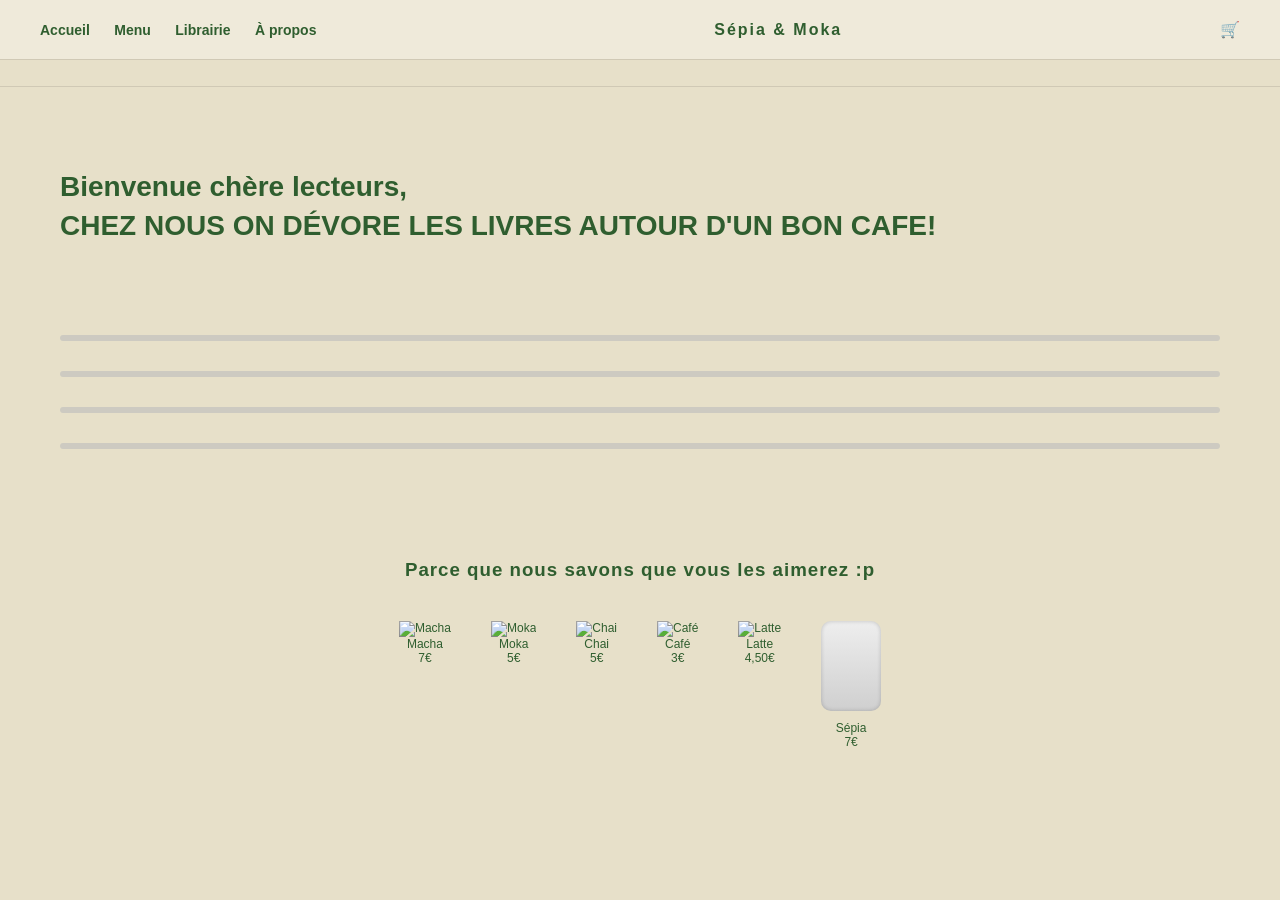
==== accueil.html @ 0fca12cf "Ajout page d'accueil" ====
<!DOCTYPE html>
<html lang="fr">
<head>
  <meta charset="UTF-8" />
  <meta name="viewport" content="width=device-width, initial-scale=1.0" />
  <title>Library Cafe</title>
  
  <style>
    * { box-sizing: border-box; margin: 0; padding: 0; }

    body {
      font-family: 'Montserrat', sans-serif;
      background: #e7e0c9;
      color: #2f5e2f;
    }

    header {
      display: flex;
      justify-content: space-between;
      align-items: center;
      padding: 20px 40px;
      background: rgba(255,255,255,0.3);
    }

    nav a {
      margin-right: 20px;
      text-decoration: none;
      color: #2f5e2f;
      font-weight: 600;
      font-size: 14px;
    }

    .logo {
      font-weight: 700;
      letter-spacing: 2px;
    }

    .ticker {
      white-space: nowrap;
      overflow: hidden;
      border-top: 1px solid rgba(0,0,0,0.1);
      border-bottom: 1px solid rgba(0,0,0,0.1);
      padding: 6px 0;
      font-size: 12px;
    }

    .ticker span {
      display: inline-block;
      padding-left: 100%;
      animation: scroll 18s linear infinite;
    }

    @keyframes scroll {
      from { transform: translateX(0); }
      to { transform: translateX(-100%); }
    }

    .hero {
      padding: 80px 60px 40px;
      font-size: 28px;
      font-weight: 700;
      line-height: 1.4;
    }

    .lines {
      padding: 20px 60px;
    }

    .line {
      height: 6px;
      background: #bdbdbd;
      border-radius: 10px;
      margin: 30px 0;
      opacity: 0.6;
    }

    .section-title {
      text-align: center;
      margin-top: 60px;
      font-weight: 700;
      letter-spacing: 1px;
    }

    .products {
      display: flex;
      justify-content: center;
      gap: 40px;
      padding: 40px;
      flex-wrap: wrap;
    }

    .product {
      text-align: center;
      font-size: 12px;
    }

    .bottle {
      width: 60px;
      height: 90px;
      background: linear-gradient(#eee, #cfcfcf);
      border-radius: 10px;
      margin: 0 auto 10px;
      box-shadow: inset 0 0 4px rgba(0,0,0,0.2);
    }

    footer {
      height: 80px;
    }

    @media (max-width: 768px) {
      .hero { font-size: 22px; padding: 60px 30px; }
      header { padding: 15px 20px; }
      .lines { padding: 20px 30px; }
    }
  </style>
</head>
<body>

  <header>
    <nav>
      <a href="#">Accueil</a>
      <a href="#">Menu</a>
      <a href="#">Librairie</a>
      <a href="#">À propos</a>
    </nav>
    <div class="logo">Sépia & Moka</div>
    <div>🛒</div>
  </header>

  <div class="ticker">
    <span>Profiter de nos boissons chaudes et de nos livres!</span>
  </div>

  <section class="hero">
    Bienvenue chère lecteurs,<br>
    CHEZ NOUS ON DÉVORE LES LIVRES AUTOUR D'UN BON CAFE!
  </section>

  <section class="lines">
    <div class="line"></div>
    <div class="line"></div>
    <div class="line"></div>
    <div class="line"></div>
  </section>

  <h3 class="section-title">Parce que nous savons que vous les aimerez :p </h3>

  <section class="products">
    <div class="product">
    <img src="103507218.jpg" alt="Macha" width="150" height="170">
      <div>Macha<br>7€</div>
    </div>

    <div class="product">
      <img src="63d1e7f3-be97-494b-bc2e-2c5fc7e9b99d_bSPeBjy.jpg" alt="Moka" width="150" height="170">
      <div>Moka<br>5€</div>
    </div>

    <div class="product">
      <img src="Chai.jpg" alt="Chai" width = "150" height="170">
      <div>Chai<br>5€</div>
    </div>

    <div class="product">
     <img src="1055859-fu-patisserie-et-coffee-shop-paris-13e-cafe-latte.jpg" alt="Café" width="150" height="170">
      <div>Café<br>3€</div>
    </div>

    <div class="product">
      <img src="site-malongo-5-1024x614.jpg" alt="Latte" width="150" height="170">
      <div>Latte<br>4,50€</div>
    </div>

    <div class="product">
      <div class="bottle"></div>
      <div>Sépia<br>7€</div>
    </div>
  </section>

  <footer></footer>

</body>
</html>
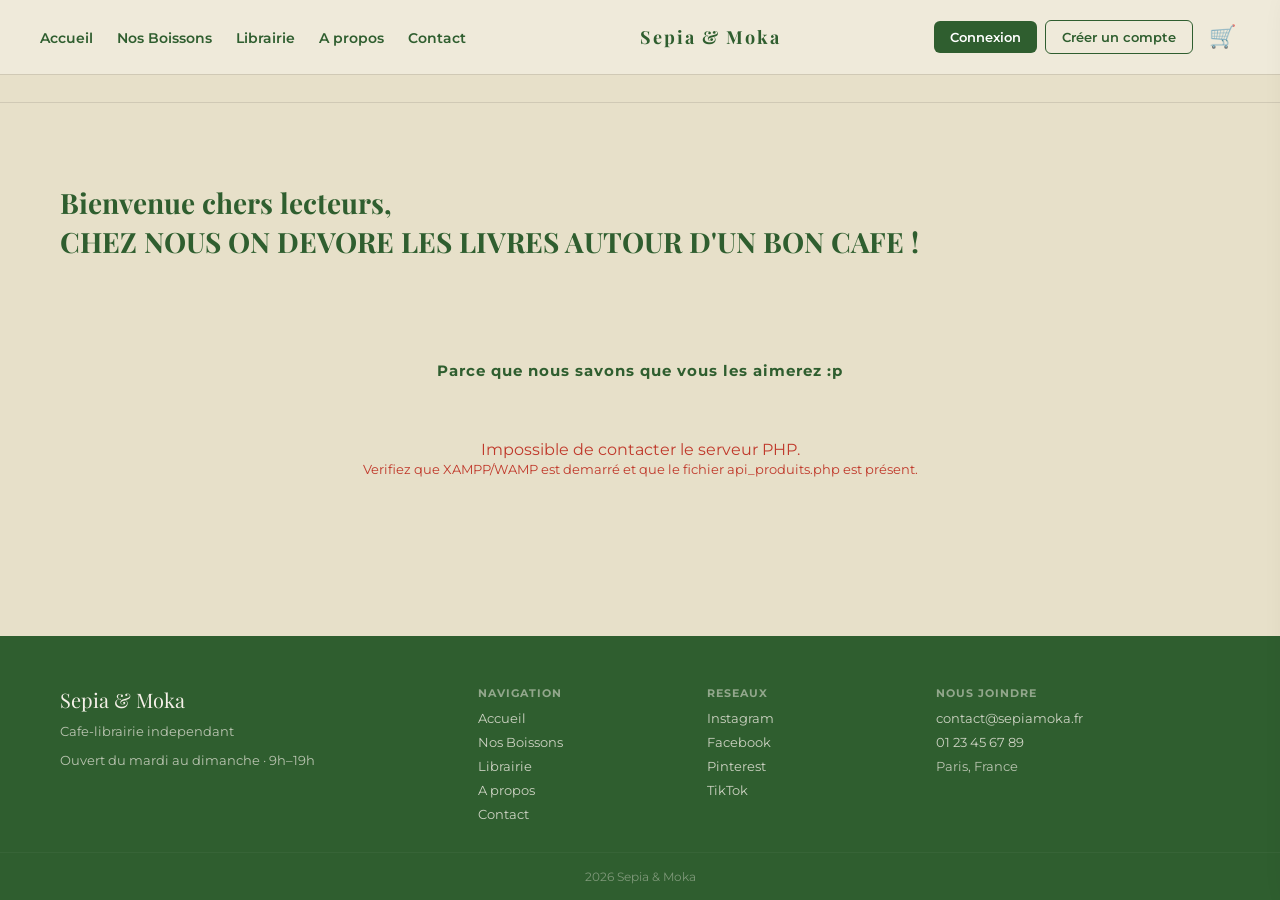
==== commit 95d23c35: "debug" ====
--- a/accueil.html
+++ b/accueil.html
@@ -1,183 +1,140 @@
 <!DOCTYPE html>
 <html lang="fr">
 <head>
-  <meta charset="UTF-8" />
-  <meta name="viewport" content="width=device-width, initial-scale=1.0" />
-  <title>Library Cafe</title>
-  
-  <style>
-    * { box-sizing: border-box; margin: 0; padding: 0; }
-
-    body {
-      font-family: 'Montserrat', sans-serif;
-      background: #e7e0c9;
-      color: #2f5e2f;
-    }
-
-    header {
-      display: flex;
-      justify-content: space-between;
-      align-items: center;
-      padding: 20px 40px;
-      background: rgba(255,255,255,0.3);
-    }
-
-    nav a {
-      margin-right: 20px;
-      text-decoration: none;
-      color: #2f5e2f;
-      font-weight: 600;
-      font-size: 14px;
-    }
-
-    .logo {
-      font-weight: 700;
-      letter-spacing: 2px;
-    }
-
-    .ticker {
-      white-space: nowrap;
-      overflow: hidden;
-      border-top: 1px solid rgba(0,0,0,0.1);
-      border-bottom: 1px solid rgba(0,0,0,0.1);
-      padding: 6px 0;
-      font-size: 12px;
-    }
-
-    .ticker span {
-      display: inline-block;
-      padding-left: 100%;
-      animation: scroll 18s linear infinite;
-    }
-
-    @keyframes scroll {
-      from { transform: translateX(0); }
-      to { transform: translateX(-100%); }
-    }
-
-    .hero {
-      padding: 80px 60px 40px;
-      font-size: 28px;
-      font-weight: 700;
-      line-height: 1.4;
-    }
-
-    .lines {
-      padding: 20px 60px;
-    }
-
-    .line {
-      height: 6px;
-      background: #bdbdbd;
-      border-radius: 10px;
-      margin: 30px 0;
-      opacity: 0.6;
-    }
-
-    .section-title {
-      text-align: center;
-      margin-top: 60px;
-      font-weight: 700;
-      letter-spacing: 1px;
-    }
-
-    .products {
-      display: flex;
-      justify-content: center;
-      gap: 40px;
-      padding: 40px;
-      flex-wrap: wrap;
-    }
-
-    .product {
-      text-align: center;
-      font-size: 12px;
-    }
-
-    .bottle {
-      width: 60px;
-      height: 90px;
-      background: linear-gradient(#eee, #cfcfcf);
-      border-radius: 10px;
-      margin: 0 auto 10px;
-      box-shadow: inset 0 0 4px rgba(0,0,0,0.2);
-    }
-
-    footer {
-      height: 80px;
-    }
-
-    @media (max-width: 768px) {
-      .hero { font-size: 22px; padding: 60px 30px; }
-      header { padding: 15px 20px; }
-      .lines { padding: 20px 30px; }
-    }
-  </style>
+  <meta charset="UTF-8"/>
+  <meta name="viewport" content="width=device-width, initial-scale=1.0"/>
+  <title>Sepia & Moka - Accueil</title>
+  <link rel="stylesheet" href="sepiamoka.css"/>
 </head>
 <body>
-
+  <div id="admin-banner" class="admin-banner" style="display:none;">
+    ⚙️ MODE ADMINISTRATEUR — Modifiez ou ajoutez des produits directement ici
+  </div>
   <header>
     <nav>
-      <a href="#">Accueil</a>
-      <a href="#">Menu</a>
-      <a href="#">Librairie</a>
-      <a href="#">À propos</a>
+      <a href="accueil.html">Accueil</a>
+      <a href="boissons.html">Nos Boissons</a>
+      <a href="librairie.html">Librairie</a>
+      <a href="apropos.html">A propos</a>
+      <a href="contact.html">Contact</a>
     </nav>
-    <div class="logo">Sépia & Moka</div>
-    <div>🛒</div>
+    <div class="logo">Sepia &amp; Moka</div>
+    <div style="display:flex;align-items:center;gap:12px;">
+      <div class="auth-area"></div>
+      <button class="cart-btn" onclick="toggleCart()" aria-label="Panier">
+        🛒<span class="cart-count"></span>
+      </button>
+    </div>
   </header>
-
   <div class="ticker">
-    <span>Profiter de nos boissons chaudes et de nos livres!</span>
+    <span>Profitez de nos boissons chaudes et de nos livres !    Nouveautes chaque semaine    Venez nous rendre visite !   </span>
+  </div>
+  <section class="hero">Bienvenue chers lecteurs,<br>CHEZ NOUS ON DEVORE LES LIVRES AUTOUR D'UN BON CAFE !</section>
+  <h3 class="section-title">Parce que nous savons que vous les aimerez :p</h3>
+  <section class="products" id="products-boisson"></section>
+  <footer>
+    <div class="footer-inner">
+      <div class="footer-brand">
+        <span class="footer-logo">Sepia &amp; Moka</span>
+        <p>Cafe-librairie independant</p>
+        <p>Ouvert du mardi au dimanche · 9h–19h</p>
+      </div>
+      <div class="footer-links">
+        <strong>Navigation</strong>
+        <a href="accueil.html">Accueil</a>
+        <a href="boissons.html">Nos Boissons</a>
+        <a href="librairie.html">Librairie</a>
+        <a href="apropos.html">A propos</a>
+        <a href="contact.html">Contact</a>
+      </div>
+      <div class="footer-links">
+        <strong>Reseaux</strong>
+        <a href="#">Instagram</a>
+        <a href="#">Facebook</a>
+        <a href="#">Pinterest</a>
+        <a href="#">TikTok</a>
+      </div>
+      <div class="footer-links">
+        <strong>Nous joindre</strong>
+        <a href="mailto:contact@sepiamoka.fr">contact@sepiamoka.fr</a>
+        <a href="tel:+33123456789">01 23 45 67 89</a>
+        <p>Paris, France</p>
+      </div>
+    </div>
+    <div class="footer-bottom">2026 Sepia &amp; Moka</div>
+  </footer>
+  <div id="auth-modal">
+    <div class="modal-box">
+      <button class="modal-close" onclick="closeModal()">X</button>
+      <h2>Sepia &amp; Moka</h2>
+      <div class="modal-tabs">
+        <button class="modal-tab active" data-tab="login" onclick="switchTab('login')">Connexion</button>
+        <button class="modal-tab" data-tab="register" onclick="switchTab('register')">Creer un compte</button>
+      </div>
+      <form class="modal-form" data-form="login" onsubmit="handleLogin(event)">
+        <input id="login-email" type="email" placeholder="Email" required autocomplete="email">
+        <input id="login-pass" type="password" placeholder="Mot de passe" required autocomplete="current-password">
+        <div id="login-msg" class="modal-msg"></div>
+        <button type="submit">Se connecter</button>
+      </form>
+      <form class="modal-form" data-form="register" style="display:none" onsubmit="handleRegister(event)">
+        <div style="display:flex;gap:8px;">
+          <input id="reg-prenom" type="text" placeholder="Prenom" required style="flex:1">
+          <input id="reg-nom" type="text" placeholder="Nom" required style="flex:1">
+        </div>
+        <input id="reg-email" type="email" placeholder="Email" required autocomplete="email">
+        <input id="reg-pass" type="password" placeholder="Mot de passe (6 car. min)" required autocomplete="new-password">
+        <input id="reg-pass2" type="password" placeholder="Confirmer le mot de passe" required>
+        <div id="reg-msg" class="modal-msg"></div>
+        <button type="submit">Creer mon compte</button>
+      </form>
+    </div>
   </div>
 
-  <section class="hero">
-    Bienvenue chère lecteurs,<br>
-    CHEZ NOUS ON DÉVORE LES LIVRES AUTOUR D'UN BON CAFE!
-  </section>
+  <div id="product-editor-modal">
+    <div class="pe-box">
+      <h2 id="pe-title">Modifier le produit <button class="modal-close" onclick="closeProductEditor()">X</button></h2>
+      <div class="pe-field">
+        <label>Image du produit</label>
+        <img id="pe-img-preview" class="pe-img-preview" alt="Apercu">
+        <label for="pe-img-file" class="pe-img-upload-label">
+          Choisir une image
+          <input type="file" id="pe-img-file" accept="image/*" style="display:none" onchange="handleProductImageChange(this)">
+        </label>
+      </div>
+      <div class="pe-field">
+        <label>Nom du produit</label>
+        <input type="text" id="pe-name" placeholder="Nom du produit">
+      </div>
+      <div class="pe-field">
+        <label>Description</label>
+        <textarea id="pe-desc" placeholder="Description, ingredients, auteur..."></textarea>
+      </div>
+      <div style="display:flex;gap:12px;">
+        <div class="pe-field" style="flex:1">
+          <label>Prix (euro)</label>
+          <input type="number" id="pe-price" placeholder="ex: 4.50" step="0.01" min="0">
+        </div>
+        <div class="pe-field" style="flex:1">
+          <label>Stock</label>
+          <input type="number" id="pe-stock" placeholder="ex: 20" min="0">
+        </div>
+      </div>
+      <div id="pe-msg" class="pe-msg"></div>
+      <div class="pe-actions">
+        <button class="pe-btn-cancel" onclick="closeProductEditor()">Annuler</button>
+        <button class="pe-btn-save" onclick="saveProductEditor()">Enregistrer</button>
+      </div>
+    </div>
+  </div>
 
-  <section class="lines">
-    <div class="line"></div>
-    <div class="line"></div>
-    <div class="line"></div>
-    <div class="line"></div>
-  </section>
-
-  <h3 class="section-title">Parce que nous savons que vous les aimerez :p </h3>
-
-  <section class="products">
-    <div class="product">
-    <img src="103507218.jpg" alt="Macha" width="150" height="170">
-      <div>Macha<br>7€</div>
-    </div>
-
-    <div class="product">
-      <img src="63d1e7f3-be97-494b-bc2e-2c5fc7e9b99d_bSPeBjy.jpg" alt="Moka" width="150" height="170">
-      <div>Moka<br>5€</div>
-    </div>
-
-    <div class="product">
-      <img src="Chai.jpg" alt="Chai" width = "150" height="170">
-      <div>Chai<br>5€</div>
-    </div>
-
-    <div class="product">
-     <img src="1055859-fu-patisserie-et-coffee-shop-paris-13e-cafe-latte.jpg" alt="Café" width="150" height="170">
-      <div>Café<br>3€</div>
-    </div>
-
-    <div class="product">
-      <img src="site-malongo-5-1024x614.jpg" alt="Latte" width="150" height="170">
-      <div>Latte<br>4,50€</div>
-    </div>
-
-    <div class="product">
-      <div class="bottle"></div>
-      <div>Sépia<br>7€</div>
-    </div>
-  </section>
-
-  <footer></footer>
-
+  <div id="cart-panel">
+    <h2>Mon panier <button class="cart-close" onclick="toggleCart()">X</button></h2>
+    <div id="cart-list"></div>
+    <div id="cart-total"></div>
+    <button class="btn-checkout" onclick="alert('Fonctionnalite de paiement a venir !')">Commander</button>
+  </div>
+  <script src="sepiamoka.js"></script>
+  <script>document.addEventListener('DOMContentLoaded', () => renderProducts('boisson', 'products-boisson'));</script>
 </body>
-</html>
+</html>
--- a/sepiamoka.css
+++ b/sepiamoka.css
@@ -0,0 +1,485 @@
+/* ===== SEPIA & MOKA ===== */
+@import url('https://fonts.googleapis.com/css2?family=Playfair+Display:ital,wght@0,400;0,700;1,400&family=Montserrat:wght@400;600;700&display=swap');
+
+:root {
+  --bg:           #e7e0c9;
+  --green:        #2f5e2f;
+  --green-light:  #4a8a4a;
+  --cream:        #f5f0e8;
+  --border:       rgba(47,94,47,0.15);
+}
+
+* { box-sizing: border-box; margin: 0; padding: 0; }
+
+html, body { height: 100%; }
+body {
+  font-family: 'Montserrat', sans-serif;
+  background: var(--bg);
+  color: var(--green);
+  display: flex;
+  flex-direction: column;
+  min-height: 100vh;
+}
+
+/* ── ADMIN BANNER ── */
+.admin-banner {
+  background: var(--green);
+  color: white;
+  text-align: center;
+  padding: 8px;
+  font-size: 12px;
+  font-weight: 700;
+  letter-spacing: 1px;
+}
+
+/* ── HEADER ── */
+header {
+  display: flex;
+  justify-content: space-between;
+  align-items: center;
+  padding: 20px 40px;
+  background: rgba(255,255,255,0.3);
+}
+
+.logo {
+  font-family: 'Playfair Display', serif;
+  font-weight: 700;
+  letter-spacing: 2px;
+  font-size: 18px;
+}
+
+nav a {
+  margin-right: 20px;
+  text-decoration: none;
+  color: var(--green);
+  font-weight: 600;
+  font-size: 14px;
+  transition: opacity 0.2s;
+}
+nav a:hover { opacity: 0.65; }
+
+/* ── CART BUTTON ── */
+.cart-btn {
+  position: relative;
+  cursor: pointer;
+  font-size: 22px;
+  background: none;
+  border: none;
+  padding: 4px;
+}
+.cart-count {
+  position: absolute;
+  top: -4px; right: -6px;
+  background: var(--green);
+  color: white;
+  font-size: 10px;
+  font-weight: 700;
+  width: 18px; height: 18px;
+  border-radius: 50%;
+  display: none;
+  align-items: center;
+  justify-content: center;
+}
+
+/* ── AUTH AREA ── */
+.auth-area { display: flex; align-items: center; gap: 8px; font-size: 13px; }
+
+.btn-auth {
+  padding: 8px 16px;
+  background: var(--green);
+  color: white;
+  border: none;
+  border-radius: 6px;
+  cursor: pointer;
+  font-size: 13px;
+  font-weight: 600;
+  font-family: 'Montserrat', sans-serif;
+  transition: background 0.2s;
+}
+.btn-auth:hover { background: var(--green-light); }
+
+.btn-auth-outline {
+  background: transparent;
+  color: var(--green);
+  border: 1.5px solid var(--green);
+}
+.btn-auth-outline:hover { background: var(--green); color: white; }
+
+.btn-logout {
+  padding: 6px 12px;
+  background: transparent;
+  color: var(--green);
+  border: 1px solid var(--green);
+  border-radius: 6px;
+  cursor: pointer;
+  font-size: 12px;
+  font-family: 'Montserrat', sans-serif;
+}
+.user-greeting { font-weight: 600; font-size: 13px; }
+
+/* ── TICKER ── */
+.ticker {
+  white-space: nowrap;
+  overflow: hidden;
+  border-top: 1px solid rgba(0,0,0,0.1);
+  border-bottom: 1px solid rgba(0,0,0,0.1);
+  padding: 6px 0;
+  font-size: 12px;
+}
+.ticker span {
+  display: inline-block;
+  padding-left: 100%;
+  animation: scroll 20s linear infinite;
+}
+@keyframes scroll {
+  from { transform: translateX(0); }
+  to   { transform: translateX(-100%); }
+}
+
+/* ── HERO ── */
+.hero {
+  padding: 80px 60px 40px;
+  font-family: 'Playfair Display', serif;
+  font-size: 28px;
+  font-weight: 700;
+  line-height: 1.4;
+}
+
+/* ── SECTION TITLE ── */
+.section-title {
+  text-align: center;
+  margin-top: 60px;
+  font-weight: 700;
+  letter-spacing: 1px;
+  font-size: 15px;
+}
+
+/* ── PRODUCTS GRID ── */
+.products {
+  display: flex;
+  justify-content: center;
+  gap: 40px;
+  padding: 40px;
+  flex-wrap: wrap;
+}
+.product {
+  text-align: center;
+  font-size: 12px;
+  position: relative;
+  cursor: pointer;
+}
+
+/* ── PRODUCT TOOLTIP ── */
+.product-tooltip {
+  display: none;
+  position: absolute;
+  bottom: calc(100% + 10px);
+  left: 50%;
+  transform: translateX(-50%);
+  background: rgba(20,40,20,0.95);
+  color: #f5f0e8;
+  border-radius: 10px;
+  padding: 12px 16px;
+  width: 200px;
+  font-size: 12px;
+  line-height: 1.5;
+  z-index: 200;
+  pointer-events: none;
+  box-shadow: 0 8px 20px rgba(0,0,0,0.2);
+}
+.product-tooltip::after {
+  content: '';
+  position: absolute;
+  top: 100%; left: 50%;
+  transform: translateX(-50%);
+  border: 7px solid transparent;
+  border-top-color: rgba(20,40,20,0.95);
+}
+.product:hover .product-tooltip { display: block; }
+
+/* ── ADD TO CART ── */
+.btn-add-cart {
+  margin-top: 8px;
+  padding: 7px 16px;
+  background: var(--green);
+  color: white;
+  border: none;
+  border-radius: 20px;
+  font-size: 11px;
+  font-weight: 700;
+  cursor: pointer;
+  font-family: 'Montserrat', sans-serif;
+  transition: background 0.2s, transform 0.1s;
+  letter-spacing: 0.5px;
+}
+.btn-add-cart:hover { background: var(--green-light); transform: scale(1.04); }
+
+/* ── ADMIN BUTTONS ── */
+.admin-product-btns {
+  display: flex;
+  gap: 6px;
+  justify-content: center;
+  margin-top: 6px;
+}
+.btn-admin-edit, .btn-admin-del {
+  padding: 5px 10px;
+  font-size: 11px;
+  border-radius: 6px;
+  border: none;
+  cursor: pointer;
+  font-family: 'Montserrat', sans-serif;
+  font-weight: 600;
+}
+.btn-admin-edit { background: #e8f4e8; color: var(--green); border: 1px solid var(--green); }
+.btn-admin-edit:hover { background: var(--green); color: white; }
+.btn-admin-del { background: #fdecea; color: #c0392b; border: 1px solid #c0392b; }
+.btn-admin-del:hover { background: #c0392b; color: white; }
+
+.product-add-new {
+  display: flex;
+  align-items: center;
+  justify-content: center;
+  width: 200px;
+  height: 300px;
+  border: 2.5px dashed rgba(47,94,47,0.35);
+  border-radius: 12px;
+  cursor: pointer;
+  transition: border-color 0.2s, background 0.2s;
+}
+.product-add-new:hover { border-color: var(--green); background: rgba(47,94,47,0.05); }
+.add-new-inner { display: flex; flex-direction: column; align-items: center; gap: 8px; color: var(--green); }
+.add-new-icon { font-size: 36px; line-height: 1; }
+
+/* ── AUTH MODAL ── */
+#auth-modal {
+  display: none;
+  position: fixed;
+  inset: 0;
+  background: rgba(0,0,0,0.4);
+  z-index: 1000;
+  align-items: center;
+  justify-content: center;
+}
+.modal-box {
+  background: var(--cream);
+  border-radius: 16px;
+  padding: 36px 40px;
+  width: 380px;
+  max-width: 95vw;
+  box-shadow: 0 20px 60px rgba(0,0,0,0.2);
+}
+.modal-box h2 {
+  font-family: 'Playfair Display', serif;
+  margin-bottom: 20px;
+  font-size: 22px;
+}
+.modal-tabs {
+  display: flex;
+  margin-bottom: 24px;
+  border-bottom: 2px solid var(--border);
+}
+.modal-tab {
+  flex: 1;
+  padding: 10px;
+  text-align: center;
+  cursor: pointer;
+  font-weight: 600;
+  font-size: 13px;
+  border: none;
+  background: none;
+  color: #888;
+  font-family: 'Montserrat', sans-serif;
+  transition: color 0.2s;
+  border-bottom: 2px solid transparent;
+  margin-bottom: -2px;
+}
+.modal-tab.active { color: var(--green); border-bottom-color: var(--green); }
+.modal-form { display: flex; flex-direction: column; gap: 12px; }
+.modal-form[style*="display:none"] { display: none !important; }
+.modal-form input {
+  padding: 10px 14px;
+  border: 1.5px solid var(--border);
+  border-radius: 8px;
+  font-size: 14px;
+  font-family: 'Montserrat', sans-serif;
+  background: white;
+  color: var(--green);
+  outline: none;
+  transition: border-color 0.2s;
+}
+.modal-form input:focus { border-color: var(--green); }
+.modal-form button[type="submit"] {
+  padding: 11px;
+  background: var(--green);
+  color: white;
+  border: none;
+  border-radius: 8px;
+  font-size: 14px;
+  font-weight: 700;
+  cursor: pointer;
+  font-family: 'Montserrat', sans-serif;
+  margin-top: 4px;
+}
+.modal-msg { color: #c0392b; font-size: 12px; min-height: 16px; }
+.modal-close {
+  float: right;
+  background: none;
+  border: none;
+  font-size: 20px;
+  cursor: pointer;
+  color: #888;
+  margin-top: -4px;
+}
+
+/* ── PRODUCT EDITOR MODAL ── */
+#product-editor-modal {
+  display: none;
+  position: fixed;
+  inset: 0;
+  background: rgba(0,0,0,0.45);
+  z-index: 1100;
+  align-items: center;
+  justify-content: center;
+}
+.pe-box {
+  background: var(--cream);
+  border-radius: 16px;
+  padding: 36px 40px;
+  width: 440px;
+  max-width: 95vw;
+  box-shadow: 0 20px 60px rgba(0,0,0,0.25);
+  max-height: 90vh;
+  overflow-y: auto;
+}
+.pe-box h2 {
+  font-family: 'Playfair Display', serif;
+  margin-bottom: 20px;
+  font-size: 20px;
+  display: flex;
+  justify-content: space-between;
+  align-items: center;
+}
+.pe-field { display: flex; flex-direction: column; gap: 5px; margin-bottom: 14px; }
+.pe-field label { font-size: 12px; font-weight: 700; letter-spacing: 0.5px; text-transform: uppercase; color: var(--green); }
+.pe-field input, .pe-field textarea {
+  padding: 10px 14px;
+  border: 1.5px solid var(--border);
+  border-radius: 8px;
+  font-size: 14px;
+  font-family: 'Montserrat', sans-serif;
+  background: white;
+  color: var(--green);
+  outline: none;
+}
+.pe-field input:focus, .pe-field textarea:focus { border-color: var(--green); }
+.pe-field textarea { resize: vertical; min-height: 80px; }
+.pe-img-preview {
+  width: 100%; max-height: 160px; object-fit: cover;
+  border-radius: 8px; margin-bottom: 8px; display: none;
+}
+.pe-img-upload-label {
+  display: inline-block; padding: 9px 16px;
+  background: rgba(47,94,47,0.1); border: 1.5px solid var(--green);
+  border-radius: 8px; cursor: pointer; font-size: 13px; font-weight: 600;
+  color: var(--green); transition: background 0.2s;
+}
+.pe-img-upload-label:hover { background: var(--green); color: white; }
+.pe-actions { display: flex; gap: 10px; margin-top: 18px; }
+.pe-btn-save {
+  flex: 1; padding: 12px; background: var(--green); color: white;
+  border: none; border-radius: 8px; font-size: 14px; font-weight: 700;
+  cursor: pointer; font-family: 'Montserrat', sans-serif;
+}
+.pe-btn-cancel {
+  padding: 12px 18px; background: transparent; color: var(--green);
+  border: 1.5px solid var(--green); border-radius: 8px; font-size: 14px;
+  cursor: pointer; font-family: 'Montserrat', sans-serif;
+}
+.pe-msg { color: #c0392b; font-size: 12px; min-height: 16px; margin-top: 4px; }
+
+/* ── CART PANEL ── */
+#cart-panel {
+  position: fixed;
+  top: 0; right: -380px;
+  width: 360px; height: 100vh;
+  background: var(--cream);
+  box-shadow: -4px 0 30px rgba(0,0,0,0.12);
+  z-index: 500;
+  transition: right 0.35s cubic-bezier(0.4,0,0.2,1);
+  display: flex; flex-direction: column; padding: 24px;
+}
+#cart-panel.open { right: 0; }
+#cart-panel h2 {
+  font-family: 'Playfair Display', serif; font-size: 20px; margin-bottom: 20px;
+  display: flex; justify-content: space-between; align-items: center;
+}
+.cart-close { background: none; border: none; font-size: 22px; cursor: pointer; color: #888; }
+#cart-list { flex: 1; overflow-y: auto; }
+.cart-item { padding: 12px 0; border-bottom: 1px solid var(--border); display: flex; flex-direction: column; gap: 6px; }
+.cart-item-info { display: flex; justify-content: space-between; font-size: 13px; }
+.cart-item-actions { display: flex; align-items: center; gap: 8px; font-size: 13px; }
+.cart-item-actions button {
+  width: 26px; height: 26px; border: 1px solid var(--border);
+  background: white; border-radius: 6px; cursor: pointer; font-size: 15px;
+  display: flex; align-items: center; justify-content: center;
+}
+.cart-remove { color: #c0392b !important; border-color: #c0392b !important; }
+.cart-empty { text-align: center; color: #888; padding: 40px 0; font-size: 14px; }
+#cart-total { padding: 16px 0 0; font-size: 16px; text-align: right; border-top: 2px solid var(--border); margin-top: 8px; }
+.btn-checkout {
+  margin-top: 14px; width: 100%; padding: 13px;
+  background: var(--green); color: white; border: none; border-radius: 10px;
+  font-size: 15px; font-weight: 700; cursor: pointer; font-family: 'Montserrat', sans-serif;
+}
+
+/* ── TOAST ── */
+.sm-toast {
+  position: fixed; bottom: 30px; left: 50%;
+  transform: translateX(-50%) translateY(20px);
+  background: var(--green); color: white;
+  padding: 12px 24px; border-radius: 30px;
+  font-size: 13px; font-weight: 600;
+  opacity: 0; transition: all 0.3s; z-index: 9999; pointer-events: none;
+}
+.sm-toast.show { opacity: 1; transform: translateX(-50%) translateY(0); }
+
+/* ── FOOTER ── */
+footer {
+  background: var(--green);
+  color: var(--cream);
+  margin-top: auto;
+}
+.footer-inner {
+  display: grid;
+  grid-template-columns: 2fr 1fr 1fr 1.5fr;
+  gap: 40px;
+  padding: 50px 60px 30px;
+}
+.footer-brand { display: flex; flex-direction: column; gap: 8px; }
+.footer-logo { font-family: 'Playfair Display', serif; font-size: 20px; }
+.footer-brand p { font-size: 13px; opacity: 0.7; line-height: 1.6; }
+.footer-links { display: flex; flex-direction: column; gap: 8px; }
+.footer-links strong { font-size: 11px; text-transform: uppercase; letter-spacing: 1px; opacity: 0.5; margin-bottom: 2px; }
+.footer-links a { color: var(--cream); text-decoration: none; font-size: 13px; opacity: 0.8; transition: opacity 0.2s; }
+.footer-links a:hover { opacity: 1; }
+.footer-links p { font-size: 13px; opacity: 0.7; }
+.footer-bottom {
+  border-top: 1px solid rgba(255,255,255,0.1);
+  padding: 16px 60px;
+  font-size: 12px;
+  opacity: 0.4;
+  text-align: center;
+}
+
+/* ── RESPONSIVE ── */
+@media(max-width: 900px) {
+  header { padding: 15px 20px; flex-wrap: wrap; gap: 10px; }
+  nav a { margin-right: 12px; font-size: 13px; }
+  .hero { font-size: 22px; padding: 50px 30px 30px; }
+  .footer-inner { grid-template-columns: 1fr 1fr; padding: 36px 24px 20px; gap: 24px; }
+  .footer-bottom { padding: 14px 24px; }
+}
+@media(max-width: 560px) {
+  .footer-inner { grid-template-columns: 1fr; }
+  .products { gap: 20px; padding: 24px; }
+}
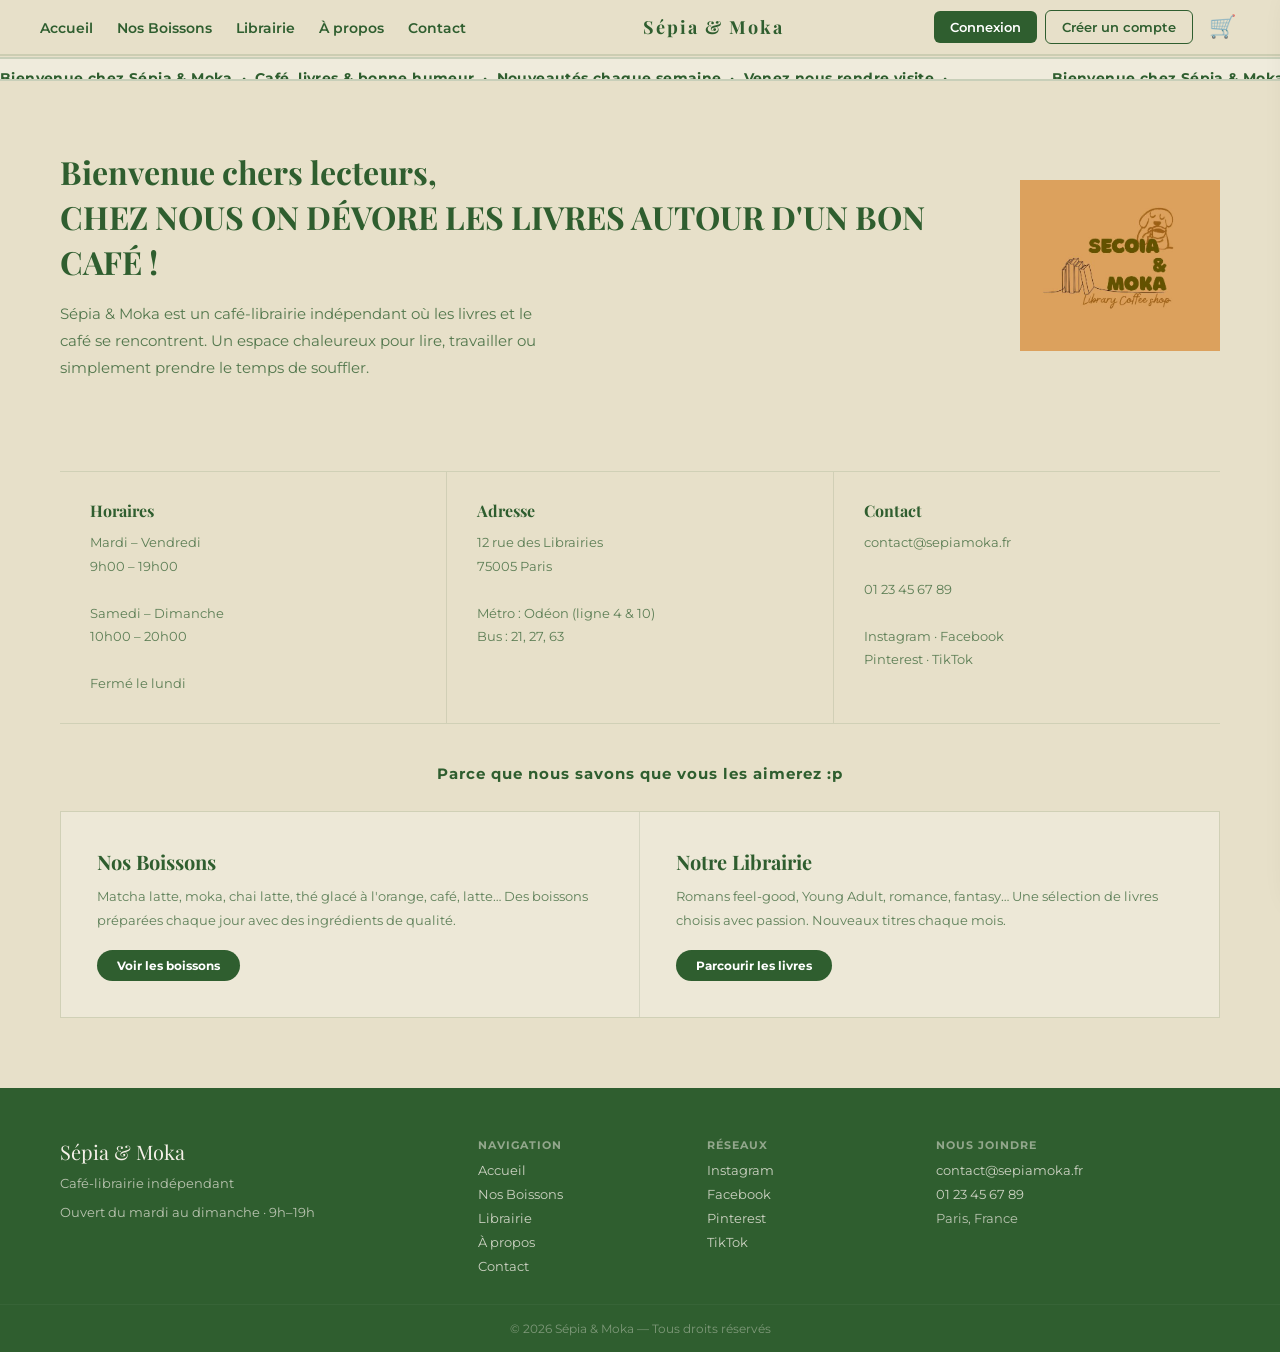
==== commit 105f221c: "fix bug" ====
--- a/accueil.html
+++ b/accueil.html
@@ -3,22 +3,152 @@
 <head>
   <meta charset="UTF-8"/>
   <meta name="viewport" content="width=device-width, initial-scale=1.0"/>
-  <title>Sepia & Moka - Accueil</title>
+  <title>Sépia &amp; Moka – Accueil</title>
+  <link rel="preconnect" href="https://fonts.googleapis.com">
+  <link rel="preconnect" href="https://fonts.gstatic.com" crossorigin>
+  <link href="https://fonts.googleapis.com/css2?family=Playfair+Display:ital,wght@0,400;0,700;1,400&family=Montserrat:wght@400;600;700&display=swap" rel="stylesheet">
   <link rel="stylesheet" href="sepiamoka.css"/>
+  <style>
+    /* ── HERO ── */
+    .hero-wrap {
+      display: flex;
+      align-items: center;
+      gap: 60px;
+      padding: 70px 60px 50px;
+    }
+    .hero-text { flex: 1; }
+    .hero-text h1 {
+      font-family: 'Playfair Display', serif;
+      font-size: 32px;
+      font-weight: 700;
+      line-height: 1.4;
+      margin-bottom: 16px;
+    }
+    .hero-text p {
+      font-size: 15px;
+      line-height: 1.8;
+      opacity: 0.8;
+      max-width: 480px;
+    }
+    .hero-logo {
+      flex-shrink: 0;
+      width: 200px;
+    }
+    .hero-logo img {
+      width: 100%;
+      height: auto;
+      display: block;
+    }
+
+    /* ── SEPARATEUR ── */
+    .ligne {
+      height: 1px;
+      background: rgba(47,94,47,0.12);
+      margin: 0 60px;
+    }
+
+    /* ── INFOS ── */
+    .infos {
+      display: flex;
+      border-top: 1px solid rgba(47,94,47,0.12);
+      border-bottom: 1px solid rgba(47,94,47,0.12);
+      margin: 40px 60px;
+    }
+    .info-bloc {
+      flex: 1;
+      padding: 28px 30px;
+      border-right: 1px solid rgba(47,94,47,0.12);
+    }
+    .info-bloc:last-child { border-right: none; }
+    .info-bloc h3 {
+      font-family: 'Playfair Display', serif;
+      font-size: 16px;
+      margin-bottom: 10px;
+    }
+    .info-bloc p {
+      font-size: 13px;
+      line-height: 1.8;
+      opacity: 0.75;
+    }
+
+    /* ── SÉLECTIONS ── */
+    .selections {
+      padding: 0 60px 70px;
+    }
+    .selections h3 {
+      text-align: center;
+      font-weight: 700;
+      letter-spacing: 1px;
+      font-size: 15px;
+      margin-bottom: 28px;
+    }
+    .selections-grid {
+      display: grid;
+      grid-template-columns: 1fr 1fr;
+      border: 1px solid rgba(47,94,47,0.12);
+    }
+    .selection-bloc {
+      padding: 36px;
+      background: rgba(255,255,255,0.25);
+    }
+    .selection-bloc:first-child {
+      border-right: 1px solid rgba(47,94,47,0.12);
+    }
+    .selection-bloc h4 {
+      font-family: 'Playfair Display', serif;
+      font-size: 20px;
+      margin-bottom: 10px;
+    }
+    .selection-bloc p {
+      font-size: 13px;
+      line-height: 1.8;
+      opacity: 0.75;
+      margin-bottom: 18px;
+    }
+    .selection-bloc a {
+      display: inline-block;
+      padding: 8px 20px;
+      background: var(--green);
+      color: white;
+      text-decoration: none;
+      border-radius: 20px;
+      font-size: 12px;
+      font-weight: 700;
+      font-family: 'Montserrat', sans-serif;
+      transition: background 0.2s;
+    }
+    .selection-bloc a:hover { background: var(--green-light); }
+
+    @media(max-width: 768px) {
+      .hero-wrap { flex-direction: column; padding: 40px 24px 30px; gap: 30px; }
+      .hero-logo { width: 140px; }
+      .infos { flex-direction: column; margin: 30px 24px; }
+      .info-bloc { border-right: none; border-bottom: 1px solid rgba(47,94,47,0.12); padding: 20px; }
+      .info-bloc:last-child { border-bottom: none; }
+      .selections { padding: 0 24px 50px; }
+      .selections-grid { grid-template-columns: 1fr; }
+      .selection-bloc:first-child { border-right: none; border-bottom: 1px solid rgba(47,94,47,0.12); }
+    }
+  </style>
 </head>
 <body>
+
   <div id="admin-banner" class="admin-banner" style="display:none;">
-    ⚙️ MODE ADMINISTRATEUR — Modifiez ou ajoutez des produits directement ici
-  </div>
+    ⚙️ MODE ADMINISTRATEUR — Gérez vos produits depuis Nos Boissons et Librairie
+  </div>
+
   <header>
     <nav>
       <a href="accueil.html">Accueil</a>
       <a href="boissons.html">Nos Boissons</a>
       <a href="librairie.html">Librairie</a>
-      <a href="apropos.html">A propos</a>
+      <a href="apropos.html">À propos</a>
       <a href="contact.html">Contact</a>
     </nav>
-    <div class="logo">Sepia &amp; Moka</div>
+    <div class="logo">
+      <img src="chien.png" alt="" class="logo-chien">
+      <span>Sépia &amp; Moka</span>
+    </div>
     <div style="display:flex;align-items:center;gap:12px;">
       <div class="auth-area"></div>
       <button class="cart-btn" onclick="toggleCart()" aria-label="Panier">
@@ -26,17 +156,79 @@
       </button>
     </div>
   </header>
+
   <div class="ticker">
-    <span>Profitez de nos boissons chaudes et de nos livres !    Nouveautes chaque semaine    Venez nous rendre visite !   </span>
-  </div>
-  <section class="hero">Bienvenue chers lecteurs,<br>CHEZ NOUS ON DEVORE LES LIVRES AUTOUR D'UN BON CAFE !</section>
-  <h3 class="section-title">Parce que nous savons que vous les aimerez :p</h3>
-  <section class="products" id="products-boisson"></section>
+    <div class="ticker-track">
+      <span>Bienvenue chez Sépia &amp; Moka &nbsp;·&nbsp; Café, livres &amp; bonne humeur &nbsp;·&nbsp; Nouveautés chaque semaine &nbsp;·&nbsp; Venez nous rendre visite &nbsp;·&nbsp; </span>
+      <span>Bienvenue chez Sépia &amp; Moka &nbsp;·&nbsp; Café, livres &amp; bonne humeur &nbsp;·&nbsp; Nouveautés chaque semaine &nbsp;·&nbsp; Venez nous rendre visite &nbsp;·&nbsp; </span>
+      <span>Bienvenue chez Sépia &amp; Moka &nbsp;·&nbsp; Café, livres &amp; bonne humeur &nbsp;·&nbsp; Nouveautés chaque semaine &nbsp;·&nbsp; Venez nous rendre visite &nbsp;·&nbsp; </span>
+      <span>Bienvenue chez Sépia &amp; Moka &nbsp;·&nbsp; Café, livres &amp; bonne humeur &nbsp;·&nbsp; Nouveautés chaque semaine &nbsp;·&nbsp; Venez nous rendre visite &nbsp;·&nbsp; </span>
+    </div>
+  </div>
+
+  <!-- HERO -->
+  <div class="hero-wrap">
+    <div class="hero-text">
+      <h1>Bienvenue chers lecteurs,<br>CHEZ NOUS ON DÉVORE LES LIVRES AUTOUR D'UN BON CAFÉ !</h1>
+      <p>Sépia &amp; Moka est un café-librairie indépendant où les livres et le café se rencontrent. Un espace chaleureux pour lire, travailler ou simplement prendre le temps de souffler.</p>
+    </div>
+    <div class="hero-logo">
+      <img src="logo.png" alt="Sépia &amp; Moka">
+    </div>
+  </div>
+
+  <!-- INFOS -->
+  <div class="infos">
+    <div class="info-bloc">
+      <h3>Horaires</h3>
+      <p>
+        Mardi – Vendredi<br>9h00 – 19h00<br><br>
+        Samedi – Dimanche<br>10h00 – 20h00<br><br>
+        Fermé le lundi
+      </p>
+    </div>
+    <div class="info-bloc">
+      <h3>Adresse</h3>
+      <p>
+        12 rue des Librairies<br>
+        75005 Paris<br><br>
+        Métro : Odéon (ligne 4 &amp; 10)<br>
+        Bus : 21, 27, 63
+      </p>
+    </div>
+    <div class="info-bloc">
+      <h3>Contact</h3>
+      <p>
+        contact@sepiamoka.fr<br><br>
+        01 23 45 67 89<br><br>
+        Instagram · Facebook<br>Pinterest · TikTok
+      </p>
+    </div>
+  </div>
+
+  <!-- SÉLECTIONS -->
+  <div class="selections">
+    <h3>Parce que nous savons que vous les aimerez :p</h3>
+    <div class="selections-grid">
+      <div class="selection-bloc">
+        <h4>Nos Boissons</h4>
+        <p>Matcha latte, moka, chai latte, thé glacé à l'orange, café, latte… Des boissons préparées chaque jour avec des ingrédients de qualité.</p>
+        <a href="boissons.html">Voir les boissons</a>
+      </div>
+      <div class="selection-bloc">
+        <h4>Notre Librairie</h4>
+        <p>Romans feel-good, Young Adult, romance, fantasy… Une sélection de livres choisis avec passion. Nouveaux titres chaque mois.</p>
+        <a href="librairie.html">Parcourir les livres</a>
+      </div>
+    </div>
+  </div>
+
+  <!-- FOOTER -->
   <footer>
     <div class="footer-inner">
       <div class="footer-brand">
-        <span class="footer-logo">Sepia &amp; Moka</span>
-        <p>Cafe-librairie independant</p>
+        <span class="footer-logo">Sépia &amp; Moka</span>
+        <p>Café-librairie indépendant</p>
         <p>Ouvert du mardi au dimanche · 9h–19h</p>
       </div>
       <div class="footer-links">
@@ -44,11 +236,11 @@
         <a href="accueil.html">Accueil</a>
         <a href="boissons.html">Nos Boissons</a>
         <a href="librairie.html">Librairie</a>
-        <a href="apropos.html">A propos</a>
+        <a href="apropos.html">À propos</a>
         <a href="contact.html">Contact</a>
       </div>
       <div class="footer-links">
-        <strong>Reseaux</strong>
+        <strong>Réseaux</strong>
         <a href="#">Instagram</a>
         <a href="#">Facebook</a>
         <a href="#">Pinterest</a>
@@ -61,15 +253,17 @@
         <p>Paris, France</p>
       </div>
     </div>
-    <div class="footer-bottom">2026 Sepia &amp; Moka</div>
+    <div class="footer-bottom">© 2026 Sépia &amp; Moka — Tous droits réservés</div>
   </footer>
+
+  <!-- AUTH MODAL -->
   <div id="auth-modal">
     <div class="modal-box">
-      <button class="modal-close" onclick="closeModal()">X</button>
-      <h2>Sepia &amp; Moka</h2>
+      <button class="modal-close" onclick="closeModal()">✕</button>
+      <h2>Sépia &amp; Moka</h2>
       <div class="modal-tabs">
         <button class="modal-tab active" data-tab="login" onclick="switchTab('login')">Connexion</button>
-        <button class="modal-tab" data-tab="register" onclick="switchTab('register')">Creer un compte</button>
+        <button class="modal-tab" data-tab="register" onclick="switchTab('register')">Créer un compte</button>
       </div>
       <form class="modal-form" data-form="login" onsubmit="handleLogin(event)">
         <input id="login-email" type="email" placeholder="Email" required autocomplete="email">
@@ -79,62 +273,26 @@
       </form>
       <form class="modal-form" data-form="register" style="display:none" onsubmit="handleRegister(event)">
         <div style="display:flex;gap:8px;">
-          <input id="reg-prenom" type="text" placeholder="Prenom" required style="flex:1">
+          <input id="reg-prenom" type="text" placeholder="Prénom" required style="flex:1">
           <input id="reg-nom" type="text" placeholder="Nom" required style="flex:1">
         </div>
         <input id="reg-email" type="email" placeholder="Email" required autocomplete="email">
         <input id="reg-pass" type="password" placeholder="Mot de passe (6 car. min)" required autocomplete="new-password">
         <input id="reg-pass2" type="password" placeholder="Confirmer le mot de passe" required>
         <div id="reg-msg" class="modal-msg"></div>
-        <button type="submit">Creer mon compte</button>
+        <button type="submit">Créer mon compte</button>
       </form>
     </div>
   </div>
 
-  <div id="product-editor-modal">
-    <div class="pe-box">
-      <h2 id="pe-title">Modifier le produit <button class="modal-close" onclick="closeProductEditor()">X</button></h2>
-      <div class="pe-field">
-        <label>Image du produit</label>
-        <img id="pe-img-preview" class="pe-img-preview" alt="Apercu">
-        <label for="pe-img-file" class="pe-img-upload-label">
-          Choisir une image
-          <input type="file" id="pe-img-file" accept="image/*" style="display:none" onchange="handleProductImageChange(this)">
-        </label>
-      </div>
-      <div class="pe-field">
-        <label>Nom du produit</label>
-        <input type="text" id="pe-name" placeholder="Nom du produit">
-      </div>
-      <div class="pe-field">
-        <label>Description</label>
-        <textarea id="pe-desc" placeholder="Description, ingredients, auteur..."></textarea>
-      </div>
-      <div style="display:flex;gap:12px;">
-        <div class="pe-field" style="flex:1">
-          <label>Prix (euro)</label>
-          <input type="number" id="pe-price" placeholder="ex: 4.50" step="0.01" min="0">
-        </div>
-        <div class="pe-field" style="flex:1">
-          <label>Stock</label>
-          <input type="number" id="pe-stock" placeholder="ex: 20" min="0">
-        </div>
-      </div>
-      <div id="pe-msg" class="pe-msg"></div>
-      <div class="pe-actions">
-        <button class="pe-btn-cancel" onclick="closeProductEditor()">Annuler</button>
-        <button class="pe-btn-save" onclick="saveProductEditor()">Enregistrer</button>
-      </div>
-    </div>
-  </div>
-
+  <!-- CART PANEL -->
   <div id="cart-panel">
-    <h2>Mon panier <button class="cart-close" onclick="toggleCart()">X</button></h2>
+    <h2>Mon panier <button class="cart-close" onclick="toggleCart()">✕</button></h2>
     <div id="cart-list"></div>
     <div id="cart-total"></div>
-    <button class="btn-checkout" onclick="alert('Fonctionnalite de paiement a venir !')">Commander</button>
-  </div>
+    <button class="btn-checkout" onclick="alert('Fonctionnalité de paiement à venir !')">Commander →</button>
+  </div>
+
   <script src="sepiamoka.js"></script>
-  <script>document.addEventListener('DOMContentLoaded', () => renderProducts('boisson', 'products-boisson'));</script>
 </body>
-</html>+</html>
--- a/sepiamoka.css
+++ b/sepiamoka.css
@@ -1,5 +1,4 @@
 /* ===== SEPIA & MOKA ===== */
-@import url('https://fonts.googleapis.com/css2?family=Playfair+Display:ital,wght@0,400;0,700;1,400&family=Montserrat:wght@400;600;700&display=swap');
 
 :root {
   --bg:           #e7e0c9;
@@ -37,8 +36,13 @@
   display: flex;
   justify-content: space-between;
   align-items: center;
-  padding: 20px 40px;
-  background: rgba(255,255,255,0.3);
+  padding: 10px 40px;
+  background: #e7e0c9;
+  position: sticky;
+  top: 0;
+  z-index: 200;
+  border-bottom: 2px solid rgba(47,94,47,0.15);
+  height: 72px;
 }
 
 .logo {
@@ -119,21 +123,37 @@
 
 /* ── TICKER ── */
 .ticker {
+  overflow: hidden;
+  border-top: 2px solid rgba(47,94,47,0.2);
+  border-bottom: 2px solid rgba(47,94,47,0.2);
+  padding: 10px 0;
+  font-size: 14px;
+  font-weight: 700;
+  color: var(--green);
+  background: rgba(255,255,255,0.35);
+  position: sticky;
+  top: 57px;
+  z-index: 199;
+}
+.ticker-track {
+  display: inline-flex;
+  animation: ticker-scroll 28s linear infinite;
+  will-change: transform;
+}
+.ticker-track span {
   white-space: nowrap;
-  overflow: hidden;
-  border-top: 1px solid rgba(0,0,0,0.1);
-  border-bottom: 1px solid rgba(0,0,0,0.1);
-  padding: 6px 0;
-  font-size: 12px;
-}
-.ticker span {
+  flex-shrink: 0;
+  padding-right: 100px;
+  letter-spacing: 0.4px;
   display: inline-block;
-  padding-left: 100%;
-  animation: scroll 20s linear infinite;
-}
-@keyframes scroll {
-  from { transform: translateX(0); }
-  to   { transform: translateX(-100%); }
+}
+@keyframes ticker-scroll {
+  0%   { transform: translateX(0%); }
+  100% { transform: translateX(-50%); }
+}
+  100% { transform: translateX(-50%); }
+}
+  100% { transform: translateX(-100%); }
 }
 
 /* ── HERO ── */
@@ -166,10 +186,15 @@
   text-align: center;
   font-size: 12px;
   position: relative;
-  cursor: pointer;
-}
-
-/* ── PRODUCT TOOLTIP ── */
+}
+
+/* ── PRODUCT IMAGE WRAP (tooltip only on image) ── */
+.product-img-wrap {
+  position: relative;
+  display: inline-block;
+  cursor: pointer;
+}
+
 .product-tooltip {
   display: none;
   position: absolute;
@@ -195,10 +220,12 @@
   border: 7px solid transparent;
   border-top-color: rgba(20,40,20,0.95);
 }
-.product:hover .product-tooltip { display: block; }
+.product-img-wrap:hover .product-tooltip { display: block; }
 
 /* ── ADD TO CART ── */
 .btn-add-cart {
+  position: relative;
+  z-index: 10;
   margin-top: 8px;
   padding: 7px 16px;
   background: var(--green);
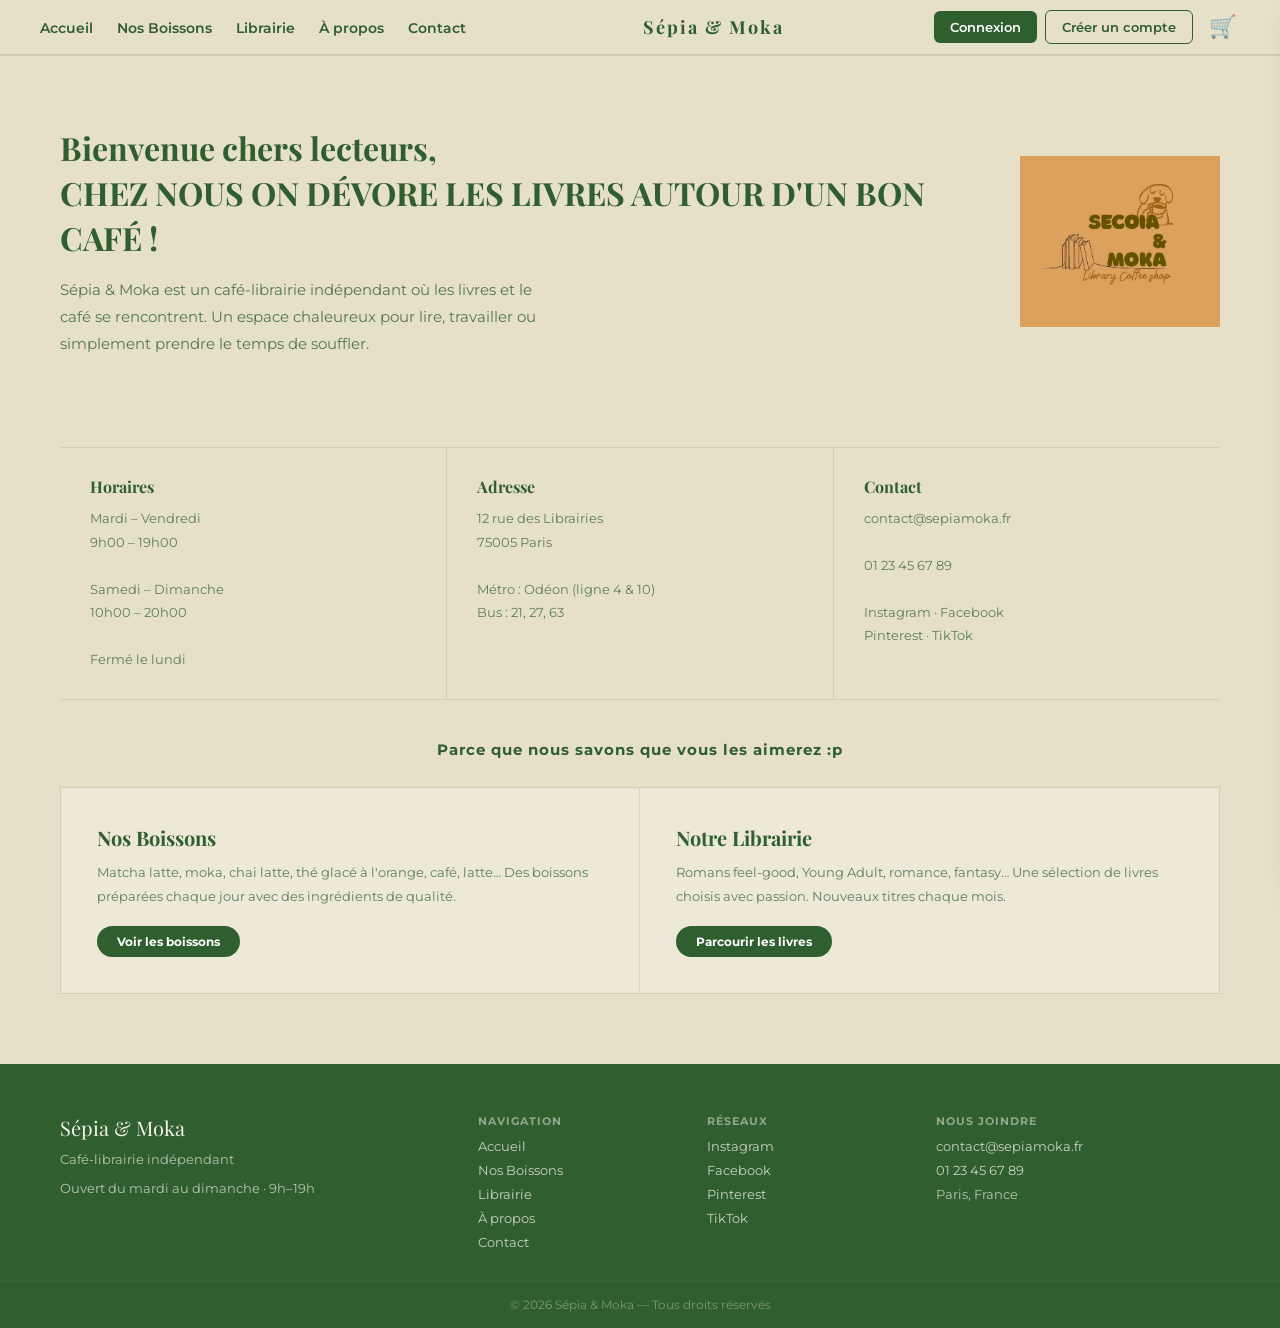
==== commit a43461f3: "ajoue du git ignore" ====
--- a/accueil.html
+++ b/accueil.html
@@ -157,15 +157,6 @@
     </div>
   </header>
 
-  <div class="ticker">
-    <div class="ticker-track">
-      <span>Bienvenue chez Sépia &amp; Moka &nbsp;·&nbsp; Café, livres &amp; bonne humeur &nbsp;·&nbsp; Nouveautés chaque semaine &nbsp;·&nbsp; Venez nous rendre visite &nbsp;·&nbsp; </span>
-      <span>Bienvenue chez Sépia &amp; Moka &nbsp;·&nbsp; Café, livres &amp; bonne humeur &nbsp;·&nbsp; Nouveautés chaque semaine &nbsp;·&nbsp; Venez nous rendre visite &nbsp;·&nbsp; </span>
-      <span>Bienvenue chez Sépia &amp; Moka &nbsp;·&nbsp; Café, livres &amp; bonne humeur &nbsp;·&nbsp; Nouveautés chaque semaine &nbsp;·&nbsp; Venez nous rendre visite &nbsp;·&nbsp; </span>
-      <span>Bienvenue chez Sépia &amp; Moka &nbsp;·&nbsp; Café, livres &amp; bonne humeur &nbsp;·&nbsp; Nouveautés chaque semaine &nbsp;·&nbsp; Venez nous rendre visite &nbsp;·&nbsp; </span>
-    </div>
-  </div>
-
   <!-- HERO -->
   <div class="hero-wrap">
     <div class="hero-text">
--- a/sepiamoka.css
+++ b/sepiamoka.css
@@ -126,15 +126,14 @@
   overflow: hidden;
   border-top: 2px solid rgba(47,94,47,0.2);
   border-bottom: 2px solid rgba(47,94,47,0.2);
-  padding: 10px 0;
+  height: 44px;
+  line-height: 44px;
   font-size: 14px;
   font-weight: 700;
   color: var(--green);
   background: rgba(255,255,255,0.35);
-  position: sticky;
-  top: 57px;
-  z-index: 199;
-}
+}
+
 .ticker-track {
   display: inline-flex;
   animation: ticker-scroll 28s linear infinite;
@@ -151,10 +150,7 @@
   0%   { transform: translateX(0%); }
   100% { transform: translateX(-50%); }
 }
-  100% { transform: translateX(-50%); }
-}
-  100% { transform: translateX(-100%); }
-}
+
 
 /* ── HERO ── */
 .hero {
@@ -505,8 +501,15 @@
   .hero { font-size: 22px; padding: 50px 30px 30px; }
   .footer-inner { grid-template-columns: 1fr 1fr; padding: 36px 24px 20px; gap: 24px; }
   .footer-bottom { padding: 14px 24px; }
+
+  
+  .ticker { font-size: 12px; padding: 10px 0; }
+  .ticker-track span { padding-right: 60px; }
 }
 @media(max-width: 560px) {
   .footer-inner { grid-template-columns: 1fr; }
   .products { gap: 20px; padding: 24px; }
-}
+
+  .ticker { font-size: 11px; padding: 8px 0; }
+  .ticker-track span { padding-right: 40px; }
+}
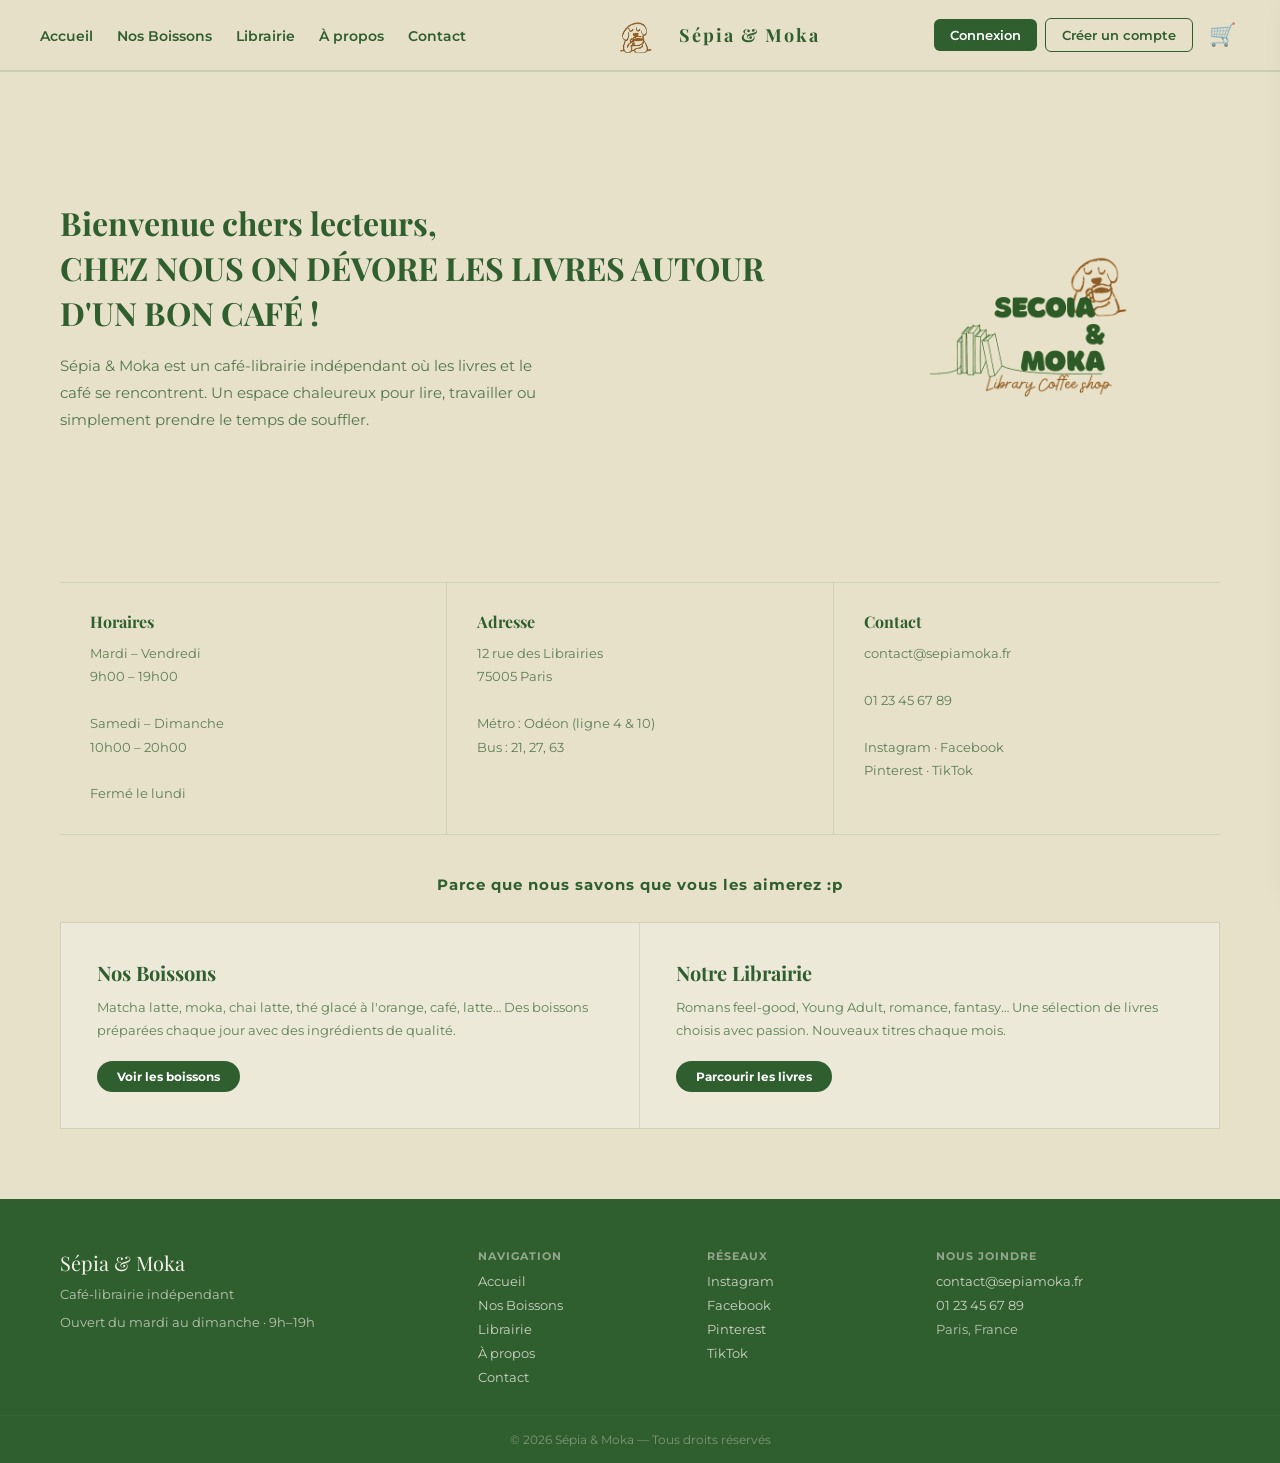
==== commit 3c817d88: "finaly" ====
--- a/accueil.html
+++ b/accueil.html
@@ -32,10 +32,10 @@
     }
     .hero-logo {
       flex-shrink: 0;
-      width: 200px;
+      width: 350px;
     }
     .hero-logo img {
-      width: 100%;
+      width: 350px;
       height: auto;
       display: block;
     }
@@ -121,7 +121,7 @@
 
     @media(max-width: 768px) {
       .hero-wrap { flex-direction: column; padding: 40px 24px 30px; gap: 30px; }
-      .hero-logo { width: 140px; }
+      .hero-logo { width: 350px; }
       .infos { flex-direction: column; margin: 30px 24px; }
       .info-bloc { border-right: none; border-bottom: 1px solid rgba(47,94,47,0.12); padding: 20px; }
       .info-bloc:last-child { border-bottom: none; }
@@ -157,7 +157,7 @@
     </div>
   </header>
 
-  <!-- HERO -->
+  
   <div class="hero-wrap">
     <div class="hero-text">
       <h1>Bienvenue chers lecteurs,<br>CHEZ NOUS ON DÉVORE LES LIVRES AUTOUR D'UN BON CAFÉ !</h1>
@@ -168,7 +168,7 @@
     </div>
   </div>
 
-  <!-- INFOS -->
+  
   <div class="infos">
     <div class="info-bloc">
       <h3>Horaires</h3>
@@ -286,4 +286,4 @@
 
   <script src="sepiamoka.js"></script>
 </body>
-</html>
+</html>
--- a/sepiamoka.css
+++ b/sepiamoka.css
@@ -1,7 +1,7 @@
 /* ===== SEPIA & MOKA ===== */
 
 :root {
-  --bg:           #e7e0c9;
+  --bg:           #e7e1ca;
   --green:        #2f5e2f;
   --green-light:  #4a8a4a;
   --cream:        #f5f0e8;
@@ -50,6 +50,14 @@
   font-weight: 700;
   letter-spacing: 2px;
   font-size: 18px;
+  display: flex;
+  align-items: center;
+  gap: 8px;
+}
+.logo-chien {
+  width: 70px;
+  height: 70px;
+  object-fit: contain;
 }
 
 nav a {
@@ -121,36 +129,46 @@
 }
 .user-greeting { font-weight: 600; font-size: 13px; }
 
-/* ── TICKER ── */
 .ticker {
   overflow: hidden;
   border-top: 2px solid rgba(47,94,47,0.2);
   border-bottom: 2px solid rgba(47,94,47,0.2);
-  height: 44px;
-  line-height: 44px;
-  font-size: 14px;
+  padding: 10px 0;
+  font-size: 13px;
   font-weight: 700;
   color: var(--green);
   background: rgba(255,255,255,0.35);
+  flex-shrink: 0;
 }
 
 .ticker-track {
   display: inline-flex;
-  animation: ticker-scroll 28s linear infinite;
+  animation: ticker-scroll 30s linear infinite;
   will-change: transform;
 }
 .ticker-track span {
   white-space: nowrap;
   flex-shrink: 0;
-  padding-right: 100px;
-  letter-spacing: 0.4px;
+  padding-right: 80px;
+  color: var(--green);
+  font-size: 13px;
+  font-weight: 700;
+  line-height: 1.4;
   display: inline-block;
 }
 @keyframes ticker-scroll {
-  0%   { transform: translateX(0%); }
+  0%   { transform: translateX(0); }
   100% { transform: translateX(-50%); }
 }
 
+@media(max-width: 900px) {
+  .ticker { font-size: 12px; padding: 8px 0; }
+  .ticker-track span { padding-right: 50px; font-size: 12px; }
+}
+@media(max-width: 560px) {
+  .ticker { font-size: 11px; padding: 7px 0; }
+  .ticker-track span { padding-right: 30px; font-size: 11px; }
+}
 
 /* ── HERO ── */
 .hero {
@@ -492,24 +510,4 @@
   font-size: 12px;
   opacity: 0.4;
   text-align: center;
-}
-
-/* ── RESPONSIVE ── */
-@media(max-width: 900px) {
-  header { padding: 15px 20px; flex-wrap: wrap; gap: 10px; }
-  nav a { margin-right: 12px; font-size: 13px; }
-  .hero { font-size: 22px; padding: 50px 30px 30px; }
-  .footer-inner { grid-template-columns: 1fr 1fr; padding: 36px 24px 20px; gap: 24px; }
-  .footer-bottom { padding: 14px 24px; }
-
-  
-  .ticker { font-size: 12px; padding: 10px 0; }
-  .ticker-track span { padding-right: 60px; }
-}
-@media(max-width: 560px) {
-  .footer-inner { grid-template-columns: 1fr; }
-  .products { gap: 20px; padding: 24px; }
-
-  .ticker { font-size: 11px; padding: 8px 0; }
-  .ticker-track span { padding-right: 40px; }
-}
+}
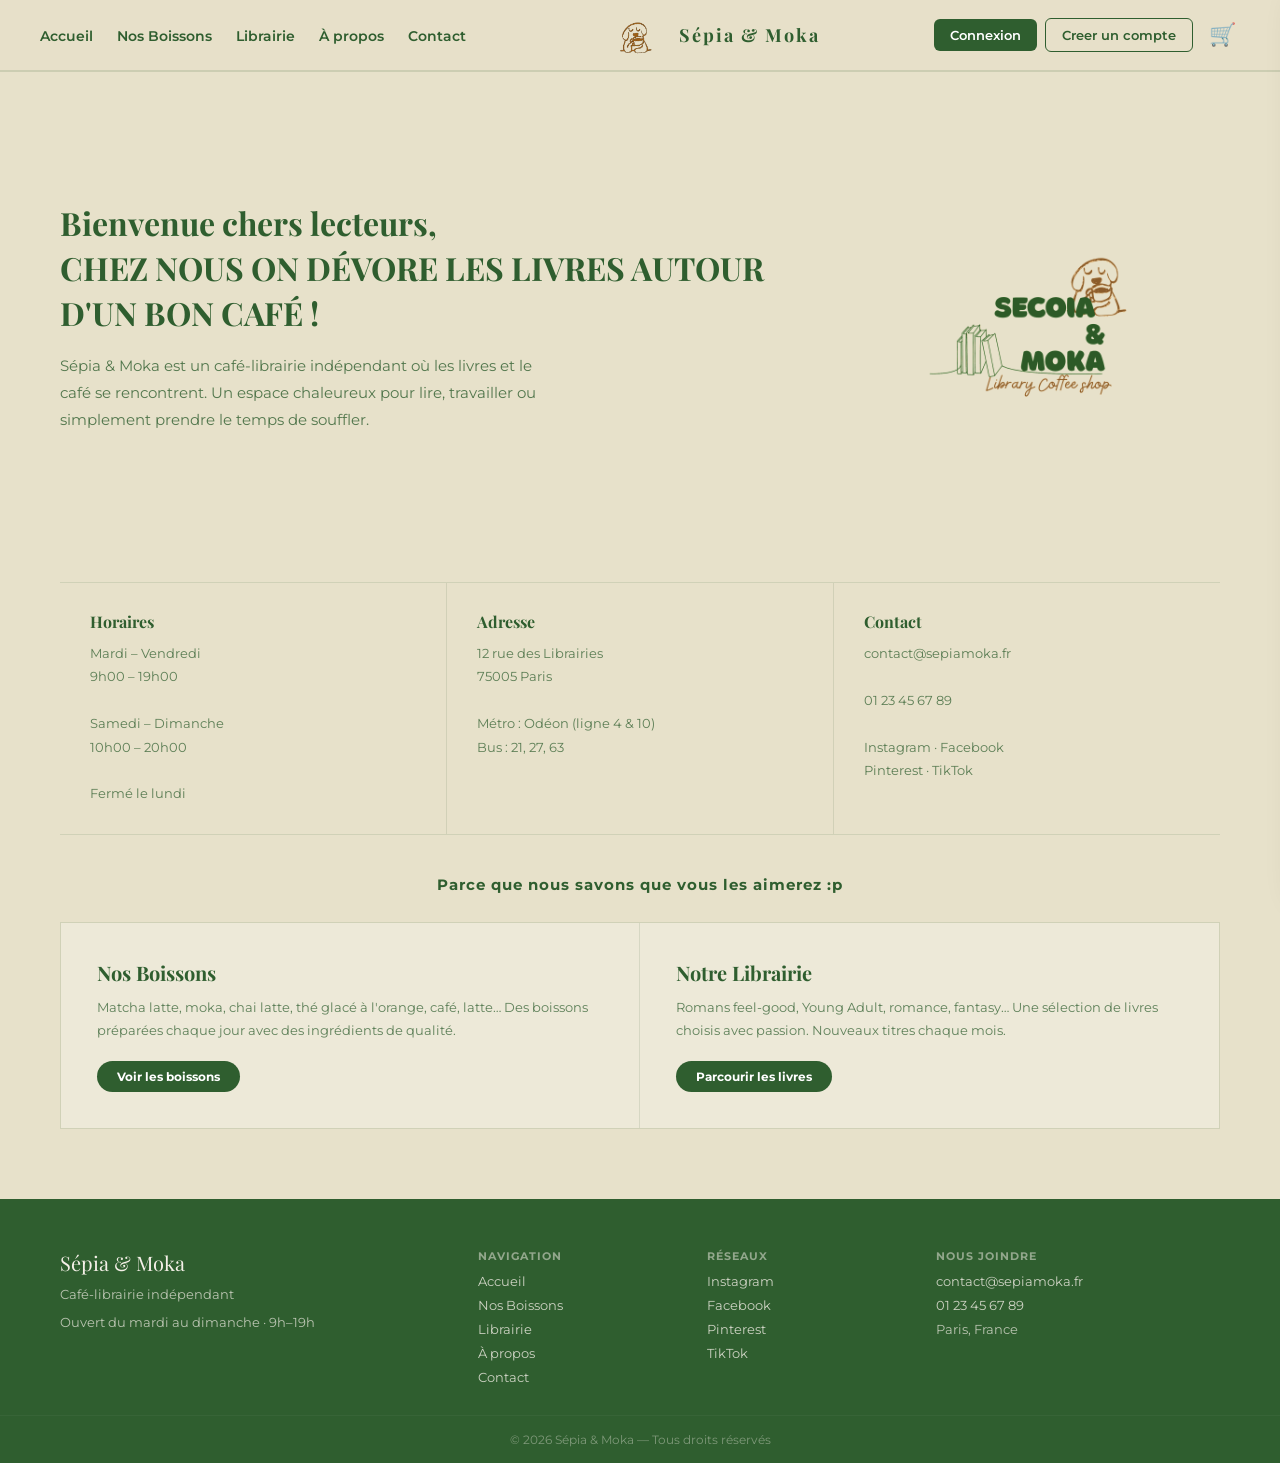
==== commit bfcc9cdf: "commande" ====
--- a/accueil.html
+++ b/accueil.html
@@ -9,7 +9,7 @@
   <link href="https://fonts.googleapis.com/css2?family=Playfair+Display:ital,wght@0,400;0,700;1,400&family=Montserrat:wght@400;600;700&display=swap" rel="stylesheet">
   <link rel="stylesheet" href="sepiamoka.css"/>
   <style>
-    /* ── HERO ── */
+    
     .hero-wrap {
       display: flex;
       align-items: center;
@@ -40,14 +40,14 @@
       display: block;
     }
 
-    /* ── SEPARATEUR ── */
+    
     .ligne {
       height: 1px;
       background: rgba(47,94,47,0.12);
       margin: 0 60px;
     }
 
-    /* ── INFOS ── */
+    
     .infos {
       display: flex;
       border-top: 1px solid rgba(47,94,47,0.12);
@@ -71,7 +71,7 @@
       opacity: 0.75;
     }
 
-    /* ── SÉLECTIONS ── */
+    
     .selections {
       padding: 0 60px 70px;
     }
@@ -197,7 +197,6 @@
     </div>
   </div>
 
-  <!-- SÉLECTIONS -->
   <div class="selections">
     <h3>Parce que nous savons que vous les aimerez :p</h3>
     <div class="selections-grid">
@@ -214,7 +213,6 @@
     </div>
   </div>
 
-  <!-- FOOTER -->
   <footer>
     <div class="footer-inner">
       <div class="footer-brand">
@@ -247,7 +245,7 @@
     <div class="footer-bottom">© 2026 Sépia &amp; Moka — Tous droits réservés</div>
   </footer>
 
-  <!-- AUTH MODAL -->
+  
   <div id="auth-modal">
     <div class="modal-box">
       <button class="modal-close" onclick="closeModal()">✕</button>
@@ -276,12 +274,12 @@
     </div>
   </div>
 
-  <!-- CART PANEL -->
+  
   <div id="cart-panel">
     <h2>Mon panier <button class="cart-close" onclick="toggleCart()">✕</button></h2>
     <div id="cart-list"></div>
     <div id="cart-total"></div>
-    <button class="btn-checkout" onclick="alert('Fonctionnalité de paiement à venir !')">Commander →</button>
+    <button class="btn-checkout" onclick="openCheckout()">Commander →</button>
   </div>
 
   <script src="sepiamoka.js"></script>
--- a/sepiamoka.css
+++ b/sepiamoka.css
@@ -1,5 +1,3 @@
-/* ===== SEPIA & MOKA ===== */
-
 :root {
   --bg:           #e7e1ca;
   --green:        #2f5e2f;
@@ -20,7 +18,7 @@
   min-height: 100vh;
 }
 
-/* ── ADMIN BANNER ── */
+
 .admin-banner {
   background: var(--green);
   color: white;
@@ -31,7 +29,7 @@
   letter-spacing: 1px;
 }
 
-/* ── HEADER ── */
+
 header {
   display: flex;
   justify-content: space-between;
@@ -70,7 +68,7 @@
 }
 nav a:hover { opacity: 0.65; }
 
-/* ── CART BUTTON ── */
+
 .cart-btn {
   position: relative;
   cursor: pointer;
@@ -93,7 +91,7 @@
   justify-content: center;
 }
 
-/* ── AUTH AREA ── */
+
 .auth-area { display: flex; align-items: center; gap: 8px; font-size: 13px; }
 
 .btn-auth {
@@ -170,7 +168,7 @@
   .ticker-track span { padding-right: 30px; font-size: 11px; }
 }
 
-/* ── HERO ── */
+
 .hero {
   padding: 80px 60px 40px;
   font-family: 'Playfair Display', serif;
@@ -179,7 +177,7 @@
   line-height: 1.4;
 }
 
-/* ── SECTION TITLE ── */
+
 .section-title {
   text-align: center;
   margin-top: 60px;
@@ -188,7 +186,7 @@
   font-size: 15px;
 }
 
-/* ── PRODUCTS GRID ── */
+
 .products {
   display: flex;
   justify-content: center;
@@ -202,7 +200,7 @@
   position: relative;
 }
 
-/* ── PRODUCT IMAGE WRAP (tooltip only on image) ── */
+
 .product-img-wrap {
   position: relative;
   display: inline-block;
@@ -236,7 +234,7 @@
 }
 .product-img-wrap:hover .product-tooltip { display: block; }
 
-/* ── ADD TO CART ── */
+
 .btn-add-cart {
   position: relative;
   z-index: 10;
@@ -255,7 +253,7 @@
 }
 .btn-add-cart:hover { background: var(--green-light); transform: scale(1.04); }
 
-/* ── ADMIN BUTTONS ── */
+
 .admin-product-btns {
   display: flex;
   gap: 6px;
@@ -291,7 +289,7 @@
 .add-new-inner { display: flex; flex-direction: column; align-items: center; gap: 8px; color: var(--green); }
 .add-new-icon { font-size: 36px; line-height: 1; }
 
-/* ── AUTH MODAL ── */
+
 #auth-modal {
   display: none;
   position: fixed;
@@ -372,7 +370,7 @@
   margin-top: -4px;
 }
 
-/* ── PRODUCT EDITOR MODAL ── */
+
 #product-editor-modal {
   display: none;
   position: fixed;
@@ -438,7 +436,7 @@
 }
 .pe-msg { color: #c0392b; font-size: 12px; min-height: 16px; margin-top: 4px; }
 
-/* ── CART PANEL ── */
+
 #cart-panel {
   position: fixed;
   top: 0; right: -380px;
@@ -473,7 +471,7 @@
   font-size: 15px; font-weight: 700; cursor: pointer; font-family: 'Montserrat', sans-serif;
 }
 
-/* ── TOAST ── */
+
 .sm-toast {
   position: fixed; bottom: 30px; left: 50%;
   transform: translateX(-50%) translateY(20px);
@@ -484,7 +482,7 @@
 }
 .sm-toast.show { opacity: 1; transform: translateX(-50%) translateY(0); }
 
-/* ── FOOTER ── */
+
 footer {
   background: var(--green);
   color: var(--cream);
@@ -510,4 +508,241 @@
   font-size: 12px;
   opacity: 0.4;
   text-align: center;
-}+}
+
+
+#checkout-modal {
+  display: none;
+  position: fixed;
+  inset: 0;
+  background: rgba(0,0,0,0.45);
+  z-index: 1200;
+  align-items: center;
+  justify-content: center;
+  padding: 16px;
+}
+.checkout-box {
+  background: var(--cream);
+  border-radius: 16px;
+  padding: 36px 40px;
+  width: 520px;
+  max-width: 95vw;
+  max-height: 90vh;
+  overflow-y: auto;
+  box-shadow: 0 20px 60px rgba(0,0,0,0.25);
+}
+.checkout-box h2 {
+  font-family: 'Playfair Display', serif;
+  font-size: 20px;
+  margin-bottom: 20px;
+  display: flex;
+  justify-content: space-between;
+  align-items: center;
+}
+.checkout-recap {
+  background: rgba(47,94,47,0.07);
+  border: 1px solid var(--border);
+  border-radius: 10px;
+  padding: 14px 16px;
+  margin-bottom: 20px;
+  font-size: 13px;
+}
+.checkout-recap-row {
+  display: flex;
+  justify-content: space-between;
+  padding: 4px 0;
+  opacity: 0.85;
+}
+.checkout-recap-total {
+  display: flex;
+  justify-content: space-between;
+  padding-top: 10px;
+  margin-top: 8px;
+  border-top: 1px solid var(--border);
+  font-size: 14px;
+}
+.checkout-mode {
+  display: flex;
+  gap: 10px;
+  margin-bottom: 20px;
+}
+.checkout-mode-btn {
+  flex: 1;
+  padding: 12px;
+  border: 2px solid var(--border);
+  border-radius: 10px;
+  background: white;
+  color: var(--green);
+  font-size: 13px;
+  font-weight: 700;
+  font-family: 'Montserrat', sans-serif;
+  cursor: pointer;
+  transition: all 0.2s;
+}
+.checkout-mode-btn.active {
+  border-color: var(--green);
+  background: var(--green);
+  color: white;
+}
+.checkout-mode-btn:hover:not(.active) {
+  border-color: var(--green-light);
+  background: rgba(47,94,47,0.05);
+}
+.checkout-section { margin-bottom: 14px; }
+.checkout-info {
+  background: rgba(47,94,47,0.08);
+  border-radius: 8px;
+  padding: 12px 14px;
+  font-size: 13px;
+  line-height: 1.6;
+  margin-bottom: 14px;
+}
+.checkout-hours {
+  font-size: 12px;
+  opacity: 0.6;
+  margin-top: 8px;
+  text-align: center;
+}
+.orders-box {
+  background: #f5f0e8;
+  border-radius: 16px;
+  width: 860px;
+  max-width: 98vw;
+  max-height: 90vh;
+  display: flex;
+  flex-direction: column;
+  box-shadow: 0 20px 60px rgba(0,0,0,.3);
+}
+.orders-header {
+  display: flex;
+  justify-content: space-between;
+  align-items: center;
+  padding: 28px 36px 0;
+  flex-shrink: 0;
+}
+.orders-header h2 {
+  font-family: 'Playfair Display', serif;
+  font-size: 22px;
+  color: var(--green);
+}
+.orders-toolbar {
+  display: flex;
+  gap: 10px;
+  padding: 16px 36px;
+  flex-shrink: 0;
+  border-bottom: 1px solid var(--border);
+}
+.orders-toolbar select {
+  padding: 8px 12px;
+  border: 1.5px solid rgba(47,94,47,.3);
+  border-radius: 8px;
+  font-size: 13px;
+  font-family: 'Montserrat', sans-serif;
+  color: var(--green);
+  background: white;
+  cursor: pointer;
+}
+.orders-refresh-btn {
+  padding: 8px 16px;
+  background: var(--green);
+  color: white;
+  border: none;
+  border-radius: 8px;
+  font-size: 13px;
+  font-weight: 700;
+  font-family: 'Montserrat', sans-serif;
+  cursor: pointer;
+}
+.orders-list {
+  overflow-y: auto;
+  padding: 20px 36px 28px;
+  display: flex;
+  flex-direction: column;
+  gap: 14px;
+}
+.orders-loading,
+.orders-empty,
+.orders-error {
+  text-align: center;
+  padding: 40px;
+  opacity: .55;
+  font-size: 14px;
+}
+.orders-error { color: #c0392b; opacity: 1; }
+
+.order-card {
+  background: white;
+  border-radius: 12px;
+  border: 1px solid rgba(47,94,47,.12);
+  overflow: hidden;
+}
+.order-card-header {
+  display: flex;
+  justify-content: space-between;
+  align-items: center;
+  padding: 12px 18px;
+  background: rgba(47,94,47,.04);
+  border-bottom: 1px solid rgba(47,94,47,.1);
+}
+.order-id {
+  font-weight: 700;
+  font-size: 13px;
+  color: var(--green);
+  margin-right: 10px;
+}
+.order-date { font-size: 11px; opacity: .55; }
+.order-statut-badge {
+  padding: 4px 10px;
+  border-radius: 20px;
+  color: white;
+  font-size: 11px;
+  font-weight: 700;
+  text-transform: uppercase;
+  letter-spacing: .5px;
+}
+.order-card-body { padding: 14px 18px; }
+.order-info-row {
+  display: flex;
+  gap: 10px;
+  font-size: 13px;
+  margin-bottom: 5px;
+}
+.order-info-label {
+  font-weight: 700;
+  min-width: 110px;
+  opacity: .6;
+  flex-shrink: 0;
+}
+.order-articles {
+  display: flex;
+  flex-wrap: wrap;
+  gap: 6px;
+  margin: 10px 0;
+}
+.order-article-tag {
+  background: rgba(47,94,47,.08);
+  border: 1px solid rgba(47,94,47,.15);
+  border-radius: 6px;
+  padding: 3px 8px;
+  font-size: 11px;
+  color: var(--green);
+}
+.order-card-footer {
+  display: flex;
+  justify-content: space-between;
+  align-items: center;
+  margin-top: 12px;
+  padding-top: 12px;
+  border-top: 1px solid rgba(47,94,47,.1);
+}
+.order-total { font-size: 15px; color: var(--green); }
+.order-statut-select {
+  padding: 7px 12px;
+  border: 1.5px solid rgba(47,94,47,.3);
+  border-radius: 8px;
+  font-size: 12px;
+  font-family: 'Montserrat', sans-serif;
+  color: var(--green);
+  background: white;
+  cursor: pointer;
+}
